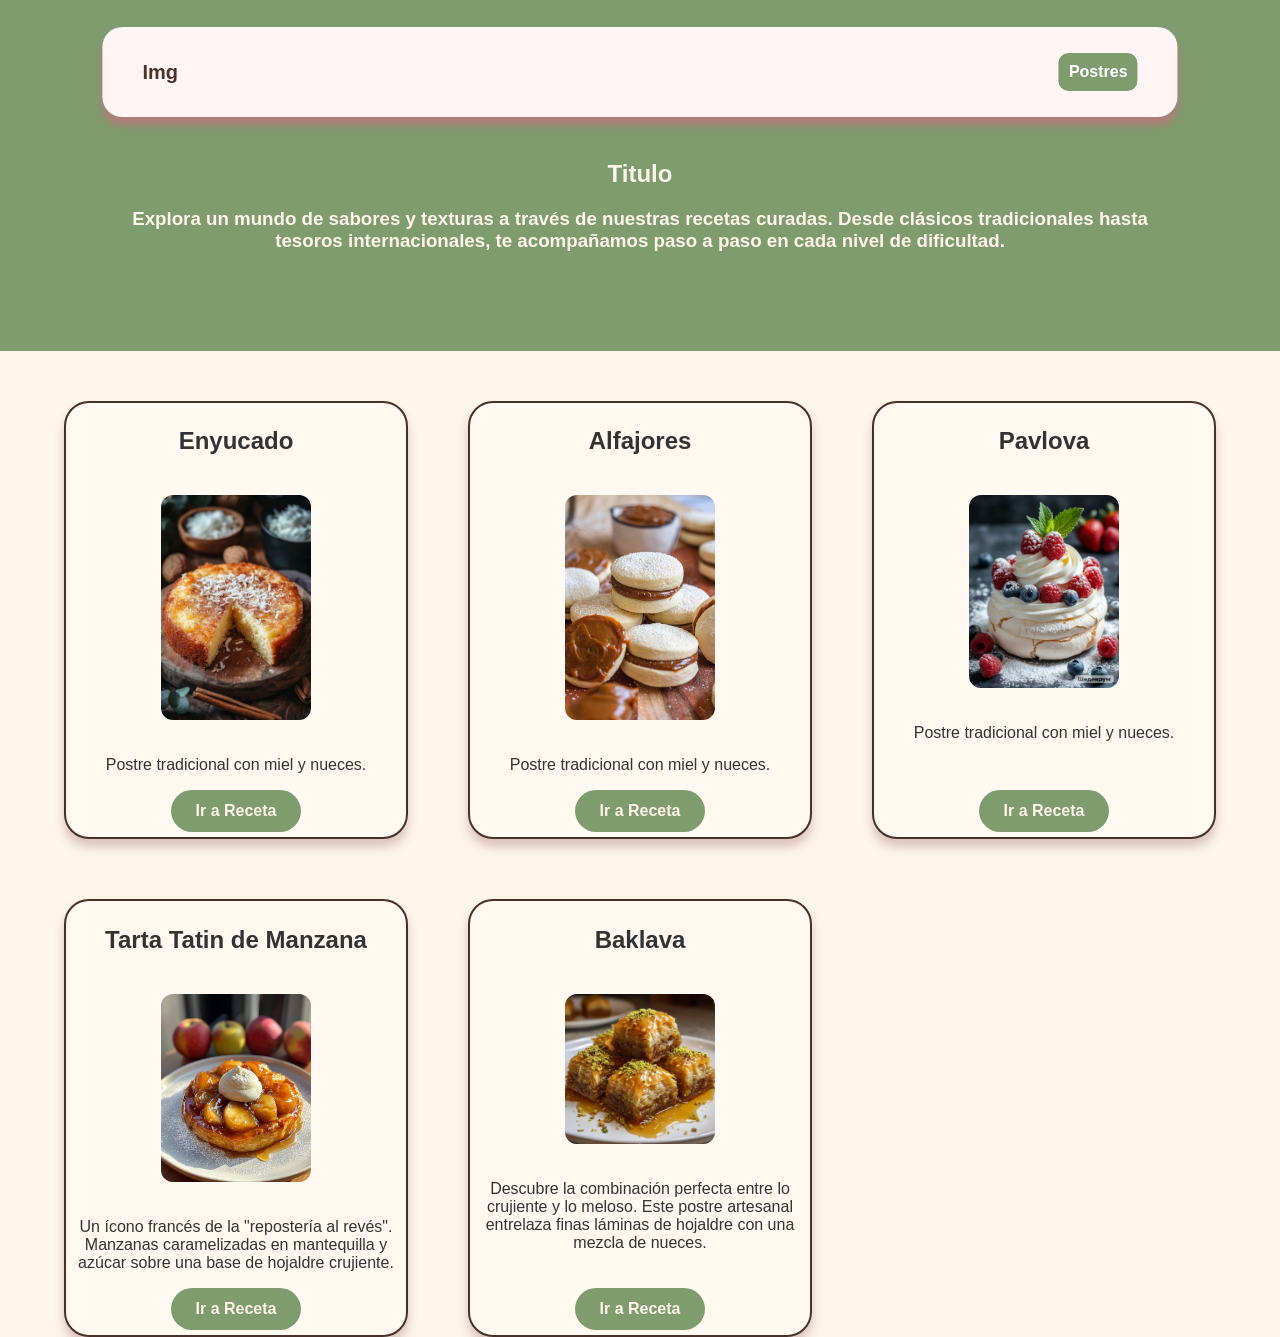
==== index.html @ b952f5a7 "Cambio de color" ====
<!DOCTYPE html>
<html lang="es">

<head>
    <meta charset="UTF-8">
    <title>Postres</title>
    <link rel="stylesheet" href="css/index.css">
</head>

<body> 
    <div class="menu">
        <header>
            <div class="logo">Img</div>
            <nav>
                <a href="#contenedor-postres">Postres</a>
            </nav>
        </header>
    </div>
    <div class="barra-verde"></div>

    <section class="bienvenida">
        <div class="textobien">
            <h1>Titulo</h1>
            <h3>Explora un mundo de sabores y texturas a través de nuestras recetas curadas. Desde clásicos tradicionales
                hasta tesoros internacionales, te acompañamos paso a paso en cada nivel de dificultad. </h3>
        </div>

    </section>

    <div class="postres">
        <div class="tarjeta">
            <h2>Enyucado</h2>
            <img src="elementos/enyucado.jpeg" alt="Enyucado">
            <p>Postre tradicional con miel y nueces.</p>
            <a href="receta1.html" class="boton">Ir a Receta</a>
        </div>


        <div class="tarjeta">
            <h2>Alfajores</h2>
            <img src="elementos/alfajores.jpeg" alt="Alfajores">
            <p>Postre tradicional con miel y nueces.</p>
            <a href="receta2.html" class="boton">Ir a Receta</a>
        </div>

        <div class="tarjeta">
            <h2>Pavlova</h2>
            <img src="elementos/Pavlova.jpeg" alt="Pavlova">
            <p>Postre tradicional con miel y nueces.</p>
            <a href="receta3.html" class="boton">Ir a Receta</a>

        </div>

        <div class="tarjeta">
            <h2>Tarta Tatin de Manzana</h2>
            <img src="elementos/Tarta_Tatin.jpg" alt="Tarta_Tatin">
            <p>Un ícono francés de la "repostería al revés". Manzanas caramelizadas en mantequilla y azúcar sobre una
                base de hojaldre crujiente.</p>
            <a href="receta4.html" class="boton">Ir a Receta</a>

        </div>

        <div class="tarjeta">
            <h2>Baklava</h2>
            <img src="elementos/Baklava.jpg" alt="Baklava">
            <p>Descubre la combinación perfecta entre lo crujiente y lo meloso. Este postre artesanal entrelaza finas
                láminas de hojaldre con una mezcla de nueces.</p>
            <a href="receta5.html" class="boton">Ir a Receta</a>
        </div>
    </div>
</body>

</html>
---- css/index.css ----
.menu{
    width: 84vw;
    height: 10vh;
    position: fixed;
    left: 50%;
    top:3vh;
    transform: translateX(-50%);
    border-radius:20px ;
    background-color: #FFF5F5;
    box-shadow :0 8px 10px #b47b7b  ;

}

.menu header{
    display: flex;
    align-items: center;
    gap: 40px;
    padding: 0 40px;
    height: 100%;
}


.menu nav{
   
    display: flex;
    gap: 25px;
    margin-left: auto;
}
.menu nav a {
    text-decoration: none;
    color: #ffffff;
    padding:10px;
    border-radius: 10px;
    background-color:#7f9c6e ;
    transition: 0.6s;

}
.menu nav a:hover {
    background-color: #e8d9c9;
    color: #4b3427;
    box-shadow :0 8px 10px #b47b7b  ;
    
}/*header{
display:flex;
justify-content:space-between;
align-items:center;

padding:15px 10%;

background-color:#E8D9C9;
border-bottom:4px solid #7F9C6E;
}*/

.logo{
font-weight:bold;
font-size:20px;
color:#4B3427;
}

nav a{
text-decoration:none;
font-weight:bold;
color:#4B3427;
margin-left:20px;
}

nav a:hover{
color:#7E5A8F;
}

.barra-verde{
height:60px;
background-color:#7F9C6E;
}

body {
    /*font-family: 'Segoe UI', Tahoma, Geneva, Verdana, sans-serif;*/
    font-family: 'Poppins', sans-serif;
    margin: 0;
    background-color:#FDF5E9;
    color: #333;
}

.textobien {
    text-align: center;
    color:#FDF5E9;
}

/* Sección de Bienvenida */
.bienvenida {
    padding: 80px 10%;
    text-align: center;
    background-color:#7F9C6E;
    margin-bottom: 50px;
}

.postres{
    display:grid;
    grid-template-columns:repeat(3,1fr);
    gap:60px;
    width:90%;
    margin:auto;
    align-items:stretch; /* hace que todas las tarjetas tengan la misma altura */
}

.tarjeta {
    display:flex;
    flex-direction:column;
    align-items:center;
    text-align:center;
    
    background-color:#FFF9F2;
    border:2px solid #493129;
    border-radius:25px;

    padding: 5px 1%;
    box-shadow:0 8px 10px rgba(143, 83, 83, 0.302);
}

.tarjeta:hover{
    transform:translateY(-5px); 
    box-shadow:0 12px 25px rgba(143, 83, 83, 0.4);
    transition:0.3s;
}

.tarjeta img{/*Estilo de la imágen cada targeta*/
    width:150px;
    height: auto;
    margin:20px 0;
    border-radius:12px;
}

.texto h2{
    justify-content: center;
    margin-top: 0%;
    margin-left: 35%;
    color:#4A2C2A;
}

.boton {
    margin-top:auto;
    background-color:#7F9C6E;
    color:#FDF5E9;
    padding:12px 25px;
    border-radius:50px;
    text-decoration:none;
    font-weight:bold;
}
.boton:hover {
    
    text-decoration: none;

    background-color:#493129;
    color: #FDF5E9;

    padding: 15px 30px;
    border-radius: 50px;
    font-weight: bold;
    font-family: sans-serif;
    transition: all 0.3s ease; 
    border: 3px solid transparent;
}

/*.imagen img {
    max-width: 40%;
    height: auto;
}
.tarta img{
    max-width: 31%;
    height: auto;
}

.sal img{
    max-width: 26%;
    height: auto;
}*/
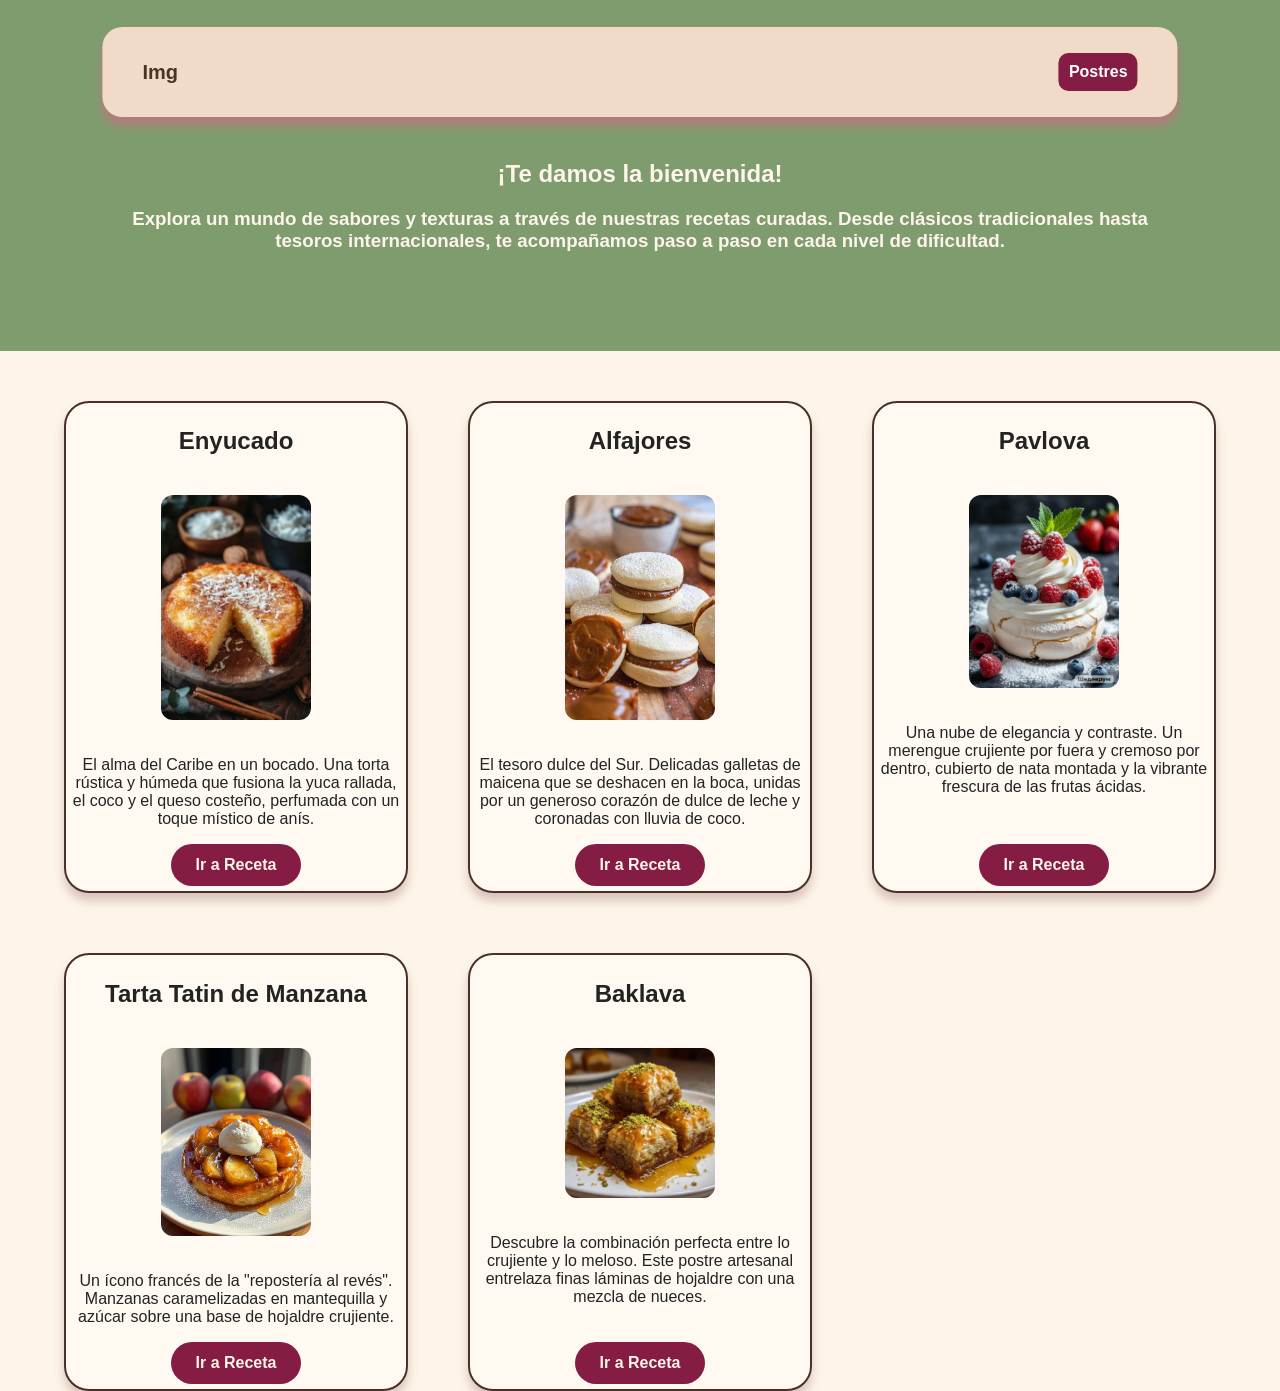
==== commit 6cbcf870: "Cambio de colores, viñetas y texto" ====
--- a/index.html
+++ b/index.html
@@ -20,7 +20,7 @@
 
     <section class="bienvenida">
         <div class="textobien">
-            <h1>Titulo</h1>
+            <h1>¡Te damos la bienvenida!</h1>
             <h3>Explora un mundo de sabores y texturas a través de nuestras recetas curadas. Desde clásicos tradicionales
                 hasta tesoros internacionales, te acompañamos paso a paso en cada nivel de dificultad. </h3>
         </div>
@@ -31,7 +31,8 @@
         <div class="tarjeta">
             <h2>Enyucado</h2>
             <img src="elementos/enyucado.jpeg" alt="Enyucado">
-            <p>Postre tradicional con miel y nueces.</p>
+            <p>El alma del Caribe en un bocado. Una torta rústica y húmeda que fusiona la yuca rallada, el coco y el 
+                queso costeño, perfumada con un toque místico de anís.</p>
             <a href="receta1.html" class="boton">Ir a Receta</a>
         </div>
 
@@ -39,14 +40,16 @@
         <div class="tarjeta">
             <h2>Alfajores</h2>
             <img src="elementos/alfajores.jpeg" alt="Alfajores">
-            <p>Postre tradicional con miel y nueces.</p>
+            <p>El tesoro dulce del Sur. Delicadas galletas de maicena que se deshacen en la boca, unidas por 
+                un generoso corazón de dulce de leche y coronadas con lluvia de coco.</p>
             <a href="receta2.html" class="boton">Ir a Receta</a>
         </div>
 
         <div class="tarjeta">
             <h2>Pavlova</h2>
             <img src="elementos/Pavlova.jpeg" alt="Pavlova">
-            <p>Postre tradicional con miel y nueces.</p>
+            <p> Una nube de elegancia y contraste. Un merengue crujiente por fuera y cremoso por dentro, cubierto de
+                 nata montada y la vibrante frescura de las frutas ácidas.</p>
             <a href="receta3.html" class="boton">Ir a Receta</a>
 
         </div>
--- a/css/index.css
+++ b/css/index.css
@@ -7,7 +7,7 @@
     top:3vh;
     transform: translateX(-50%);
     border-radius:20px ;
-    background-color: #FFF5F5;
+    background-color: #f1dac7;
     box-shadow :0 8px 10px #b47b7b  ;
 
 }
@@ -32,16 +32,18 @@
     color: #ffffff;
     padding:10px;
     border-radius: 10px;
-    background-color:#7f9c6e ;
+    background-color:#841c43 ;
     transition: 0.6s;
 
 }
 .menu nav a:hover {
-    background-color: #e8d9c9;
-    color: #4b3427;
+    background-color: #4f6815;
+    color: #ffffff;
     box-shadow :0 8px 10px #b47b7b  ;
     
-}/*header{
+}
+
+/*header{
 display:flex;
 justify-content:space-between;
 align-items:center;
@@ -61,12 +63,12 @@
 nav a{
 text-decoration:none;
 font-weight:bold;
-color:#4B3427;
+color:#841c43;
 margin-left:20px;
 }
 
 nav a:hover{
-color:#7E5A8F;
+color:#4f6815;
 }
 
 .barra-verde{
@@ -79,7 +81,7 @@
     font-family: 'Poppins', sans-serif;
     margin: 0;
     background-color:#FDF5E9;
-    color: #333;
+    color: #232323;
 }
 
 .textobien {
@@ -140,7 +142,7 @@
 
 .boton {
     margin-top:auto;
-    background-color:#7F9C6E;
+    background-color:#841c43;
     color:#FDF5E9;
     padding:12px 25px;
     border-radius:50px;
@@ -151,7 +153,7 @@
     
     text-decoration: none;
 
-    background-color:#493129;
+    background-color:#4f6815;
     color: #FDF5E9;
 
     padding: 15px 30px;
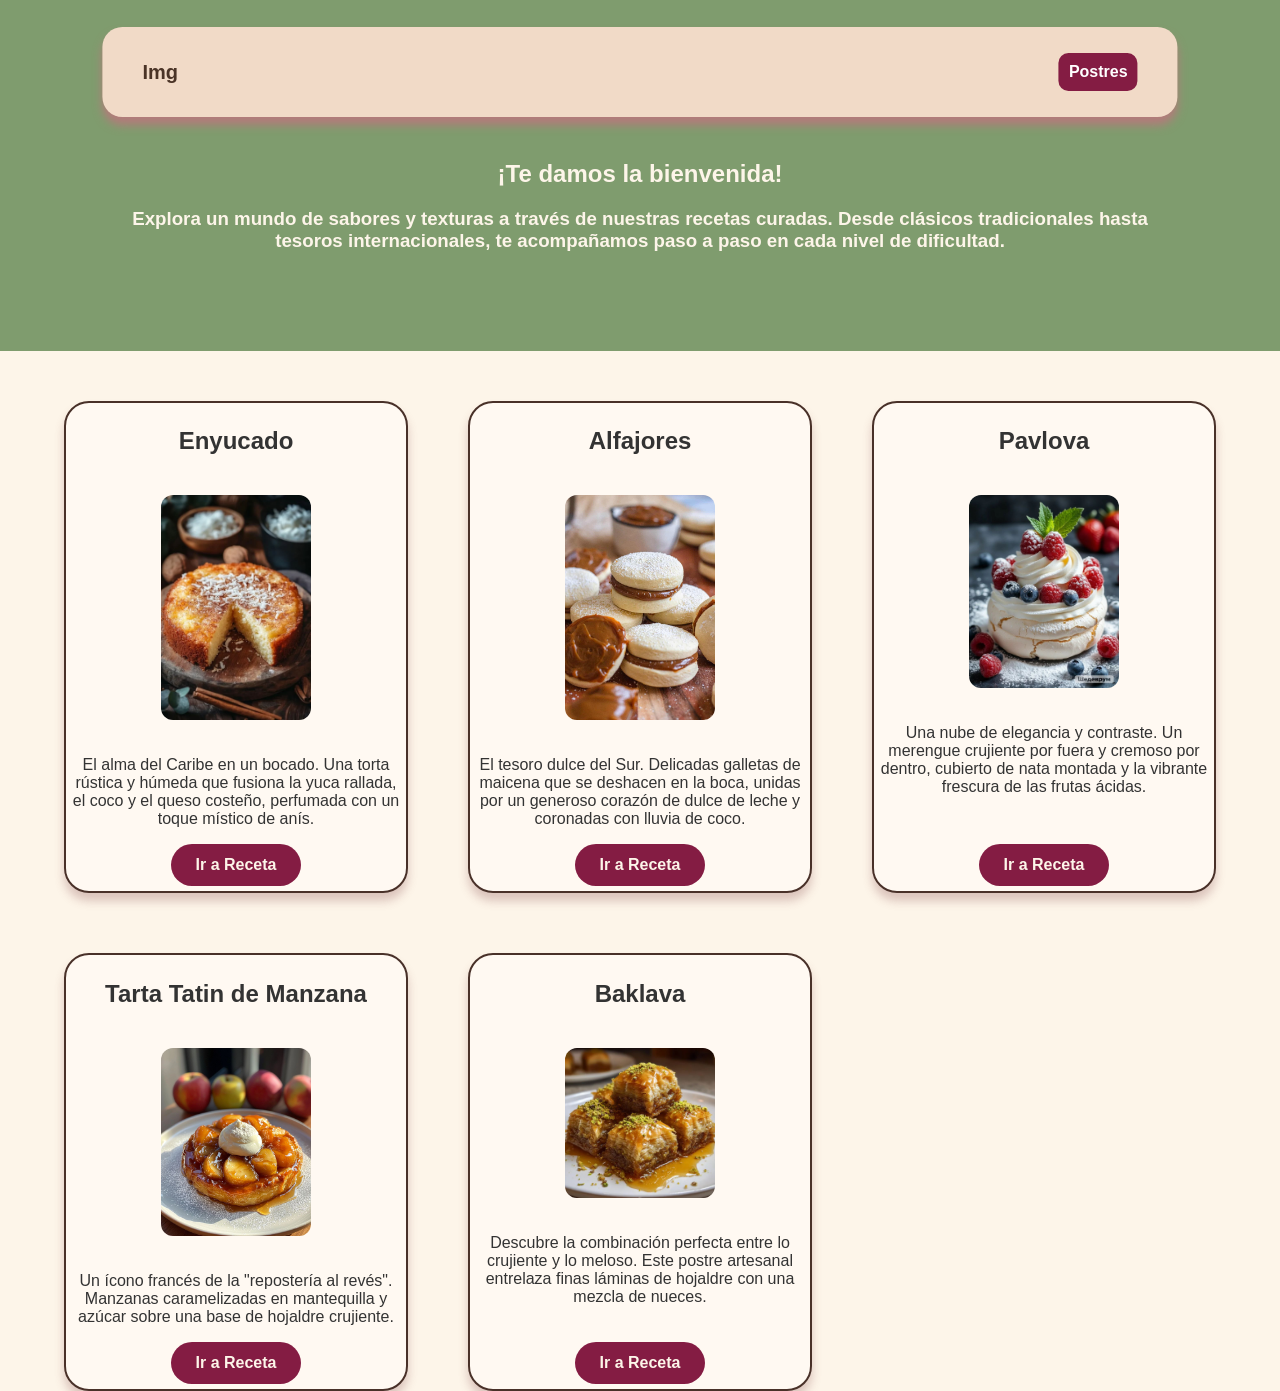
==== commit 609e2f60: "Resolución conflicto" ====
--- a/index.html
+++ b/index.html
@@ -12,7 +12,7 @@
         <header>
             <div class="logo">Img</div>
             <nav>
-                <a href="#contenedor-postres">Postres</a>
+                <a href="#postres">Postres</a>
             </nav>
         </header>
     </div>
@@ -27,7 +27,7 @@
 
     </section>
 
-    <div class="postres">
+    <div id="postres" class="postres">
         <div class="tarjeta">
             <h2>Enyucado</h2>
             <img src="elementos/enyucado.jpeg" alt="Enyucado">
--- a/css/index.css
+++ b/css/index.css
@@ -1,5 +1,7 @@
 
 .menu{
+
+    z-index: 1000;
     width: 84vw;
     height: 10vh;
     position: fixed;
@@ -43,17 +45,6 @@
     
 }
 
-/*header{
-display:flex;
-justify-content:space-between;
-align-items:center;
-
-padding:15px 10%;
-
-background-color:#E8D9C9;
-border-bottom:4px solid #7F9C6E;
-}*/
-
 .logo{
 font-weight:bold;
 font-size:20px;
@@ -77,11 +68,11 @@
 }
 
 body {
-    /*font-family: 'Segoe UI', Tahoma, Geneva, Verdana, sans-serif;*/
     font-family: 'Poppins', sans-serif;
     margin: 0;
     background-color:#FDF5E9;
-    color: #232323;
+    color: #333;
+     
 }
 
 .textobien {
@@ -103,7 +94,7 @@
     gap:60px;
     width:90%;
     margin:auto;
-    align-items:stretch; /* hace que todas las tarjetas tengan la misma altura */
+    align-items:stretch; /*hace que todas las tarjetas tengan la misma altura */
 }
 
 .tarjeta {
@@ -140,7 +131,8 @@
     color:#4A2C2A;
 }
 
-.boton {
+.boton{
+  
     margin-top:auto;
     background-color:#841c43;
     color:#FDF5E9;
@@ -149,8 +141,8 @@
     text-decoration:none;
     font-weight:bold;
 }
+
 .boton:hover {
-    
     text-decoration: none;
 
     background-color:#4f6815;
@@ -164,16 +156,5 @@
     border: 3px solid transparent;
 }
 
-/*.imagen img {
-    max-width: 40%;
-    height: auto;
-}
-.tarta img{
-    max-width: 31%;
-    height: auto;
-}
 
-.sal img{
-    max-width: 26%;
-    height: auto;
-}*/
+
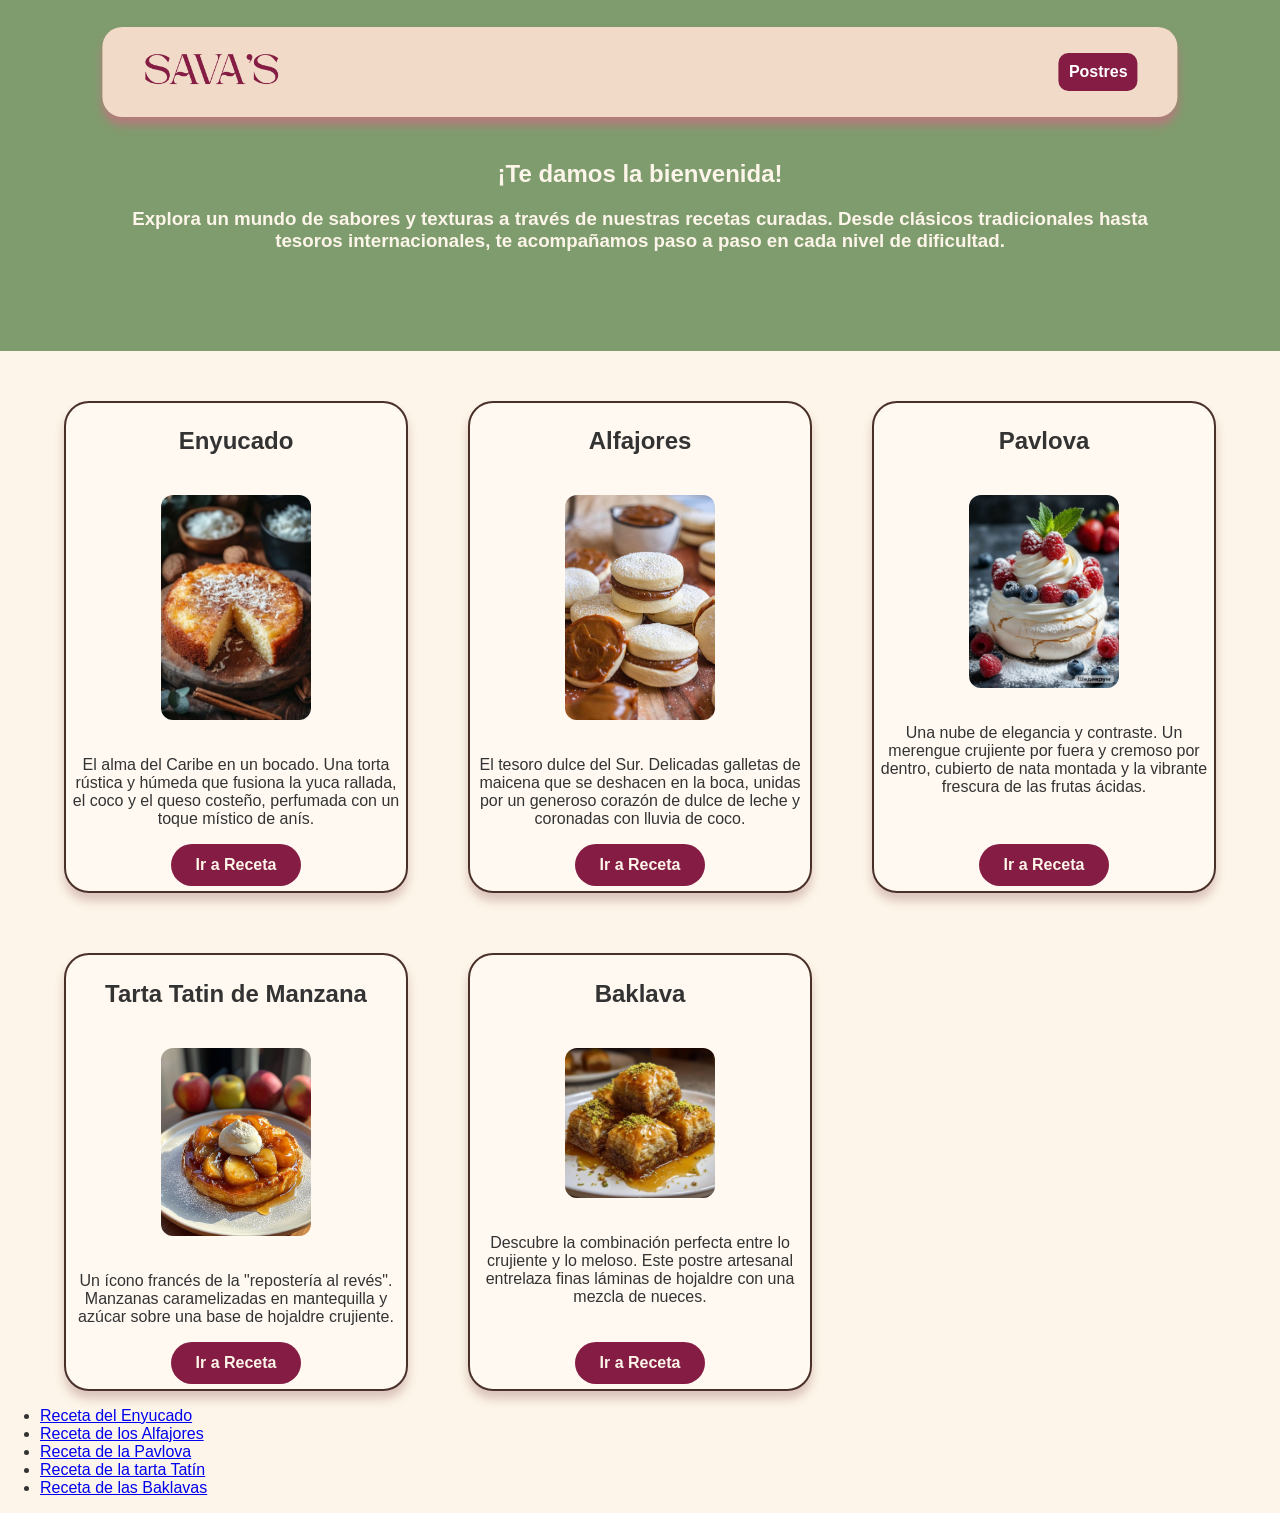
==== commit 14e746f5: "Arreglo del footer y del logo" ====
--- a/index.html
+++ b/index.html
@@ -10,7 +10,11 @@
 <body> 
     <div class="menu">
         <header>
-            <div class="logo">Img</div>
+            <div class="logo">
+               <a href="index.html">
+                <img src="elementos/sava1.png" alt="logo">
+            </a> 
+            </div>
             <nav>
                 <a href="#postres">Postres</a>
             </nav>
@@ -72,5 +76,35 @@
         </div>
     </div>
 </body>
+<footer>
+    <ul>
+        <li>
+            <a href="https://www.colombia.com/gastronomia/recetas-colombianas/enyucado-r9">
+                Receta del Enyucado
+            </a>
+        </li>
+        <li>
+            <a href="https://www.directoalpaladar.com/videos-recetas/como-hacer-alfajores-video-receta-clasico-dulce-argentino">
+                Receta de los Alfajores
+            </a>
+        </li>
+          <li>
+            <a href="https://www.directoalpaladar.com/postres/tarta-pavlova-clasica-tradicional-receta-magimix-cook-expert">
+                Receta de la Pavlova
+            </a>
+        </li>
+        <li>
+            <a href="https://www.directoalpaladar.com/postres/como-hacer-la-mejor-tarta-tatin-de-manzana-receta">
+                Receta de la tarta Tatín
+            </a>
+            
+        </li>
+        <li>
+            <a href="https://www.directoalpaladar.com/postres/esta-autentica-receta-baklava-dulce-representativo-pasteleria-turca-delicioso">
+              Receta de las Baklavas  
+            </a>
+        </li>
+    </ul>
+</footer>
 
 </html>
--- a/css/index.css
+++ b/css/index.css
@@ -45,10 +45,11 @@
     
 }
 
-.logo{
-font-weight:bold;
-font-size:20px;
-color:#4B3427;
+.logo img{
+width: 140px;
+height: auto;
+display: flex;
+align-items: flex-start;
 }
 
 nav a{
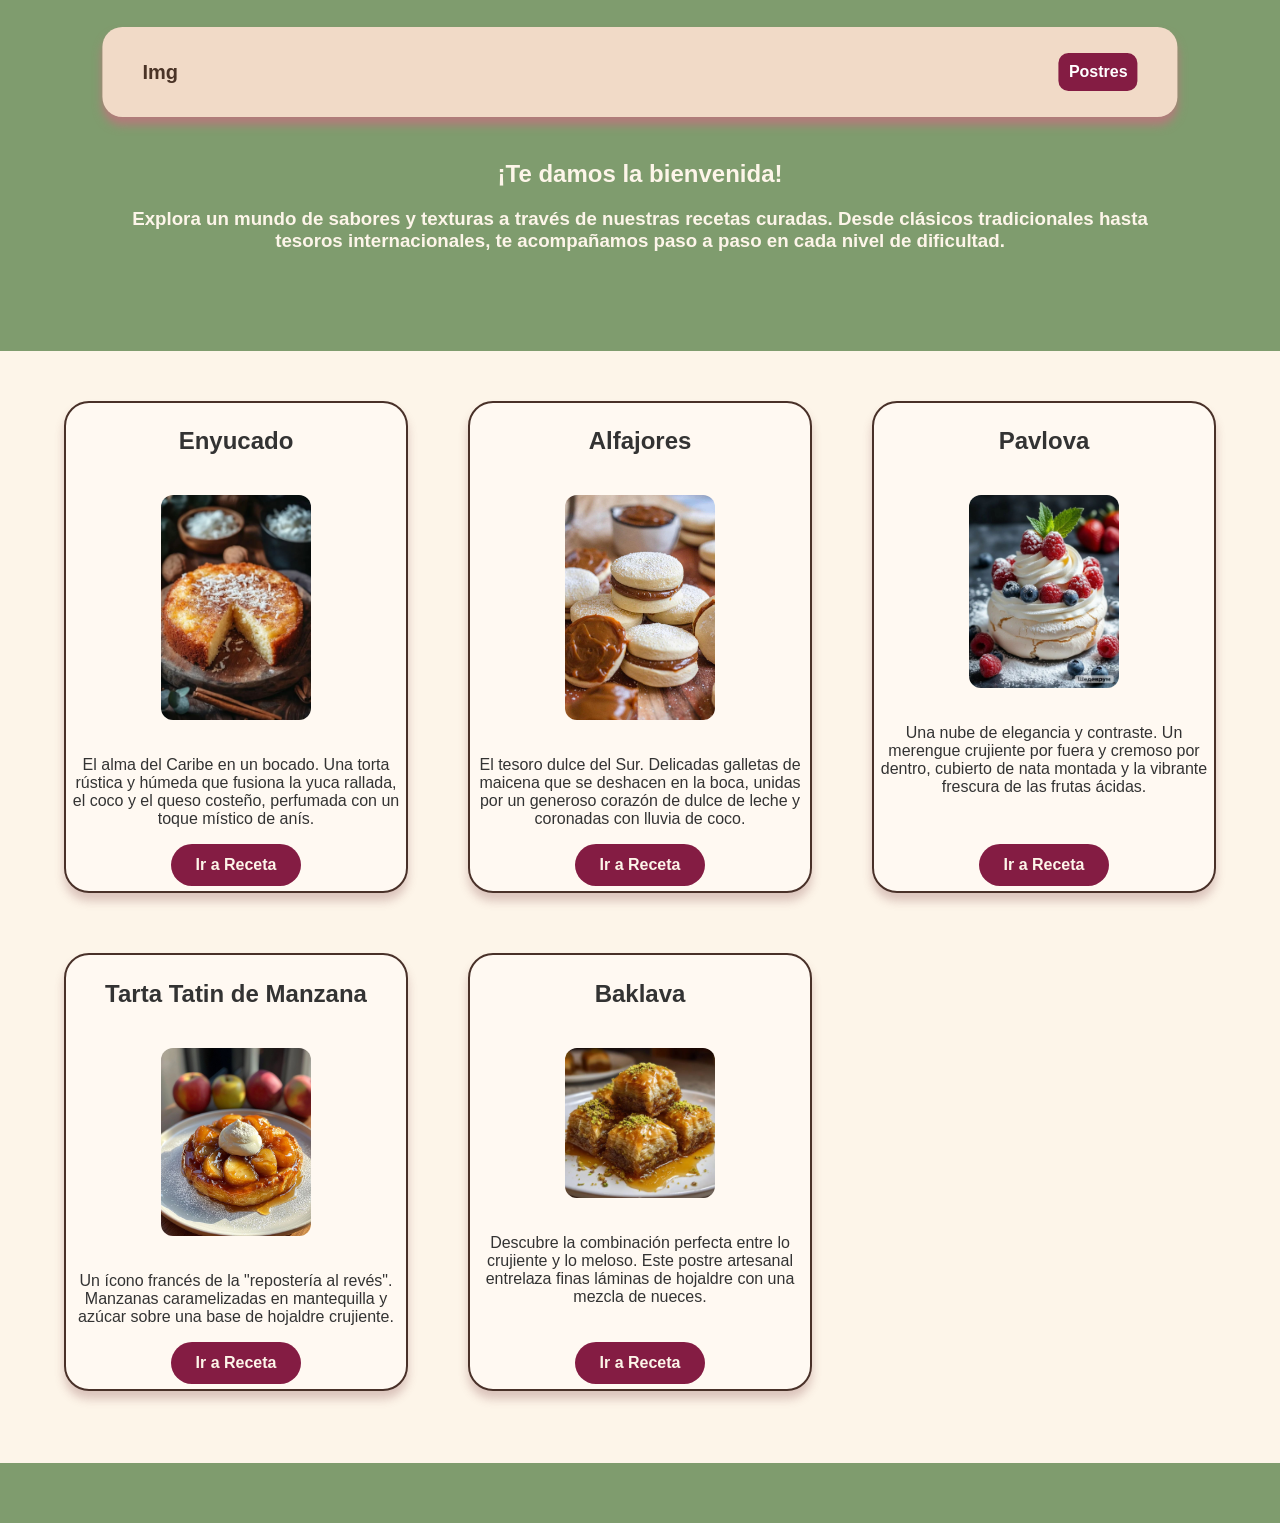
==== commit de68dd6c: "Organización de botones en recetas" ====
--- a/index.html
+++ b/index.html
@@ -10,11 +10,7 @@
 <body> 
     <div class="menu">
         <header>
-            <div class="logo">
-               <a href="index.html">
-                <img src="elementos/sava1.png" alt="logo">
-            </a> 
-            </div>
+            <div class="logo">Img</div>
             <nav>
                 <a href="#postres">Postres</a>
             </nav>
@@ -75,36 +71,15 @@
             <a href="receta5.html" class="boton">Ir a Receta</a>
         </div>
     </div>
+
+    <br>
+    <br>
+    <br>
+    <br>
 </body>
+
 <footer>
-    <ul>
-        <li>
-            <a href="https://www.colombia.com/gastronomia/recetas-colombianas/enyucado-r9">
-                Receta del Enyucado
-            </a>
-        </li>
-        <li>
-            <a href="https://www.directoalpaladar.com/videos-recetas/como-hacer-alfajores-video-receta-clasico-dulce-argentino">
-                Receta de los Alfajores
-            </a>
-        </li>
-          <li>
-            <a href="https://www.directoalpaladar.com/postres/tarta-pavlova-clasica-tradicional-receta-magimix-cook-expert">
-                Receta de la Pavlova
-            </a>
-        </li>
-        <li>
-            <a href="https://www.directoalpaladar.com/postres/como-hacer-la-mejor-tarta-tatin-de-manzana-receta">
-                Receta de la tarta Tatín
-            </a>
-            
-        </li>
-        <li>
-            <a href="https://www.directoalpaladar.com/postres/esta-autentica-receta-baklava-dulce-representativo-pasteleria-turca-delicioso">
-              Receta de las Baklavas  
-            </a>
-        </li>
-    </ul>
+     <div class="barra-verdef"></div>
 </footer>
 
 </html>
--- a/css/index.css
+++ b/css/index.css
@@ -45,11 +45,10 @@
     
 }
 
-.logo img{
-width: 140px;
-height: auto;
-display: flex;
-align-items: flex-start;
+.logo{
+font-weight:bold;
+font-size:20px;
+color:#4B3427;
 }
 
 nav a{
@@ -64,6 +63,10 @@
 }
 
 .barra-verde{
+height:60px;
+background-color:#7F9C6E;
+}
+.barra-verdef{
 height:60px;
 background-color:#7F9C6E;
 }
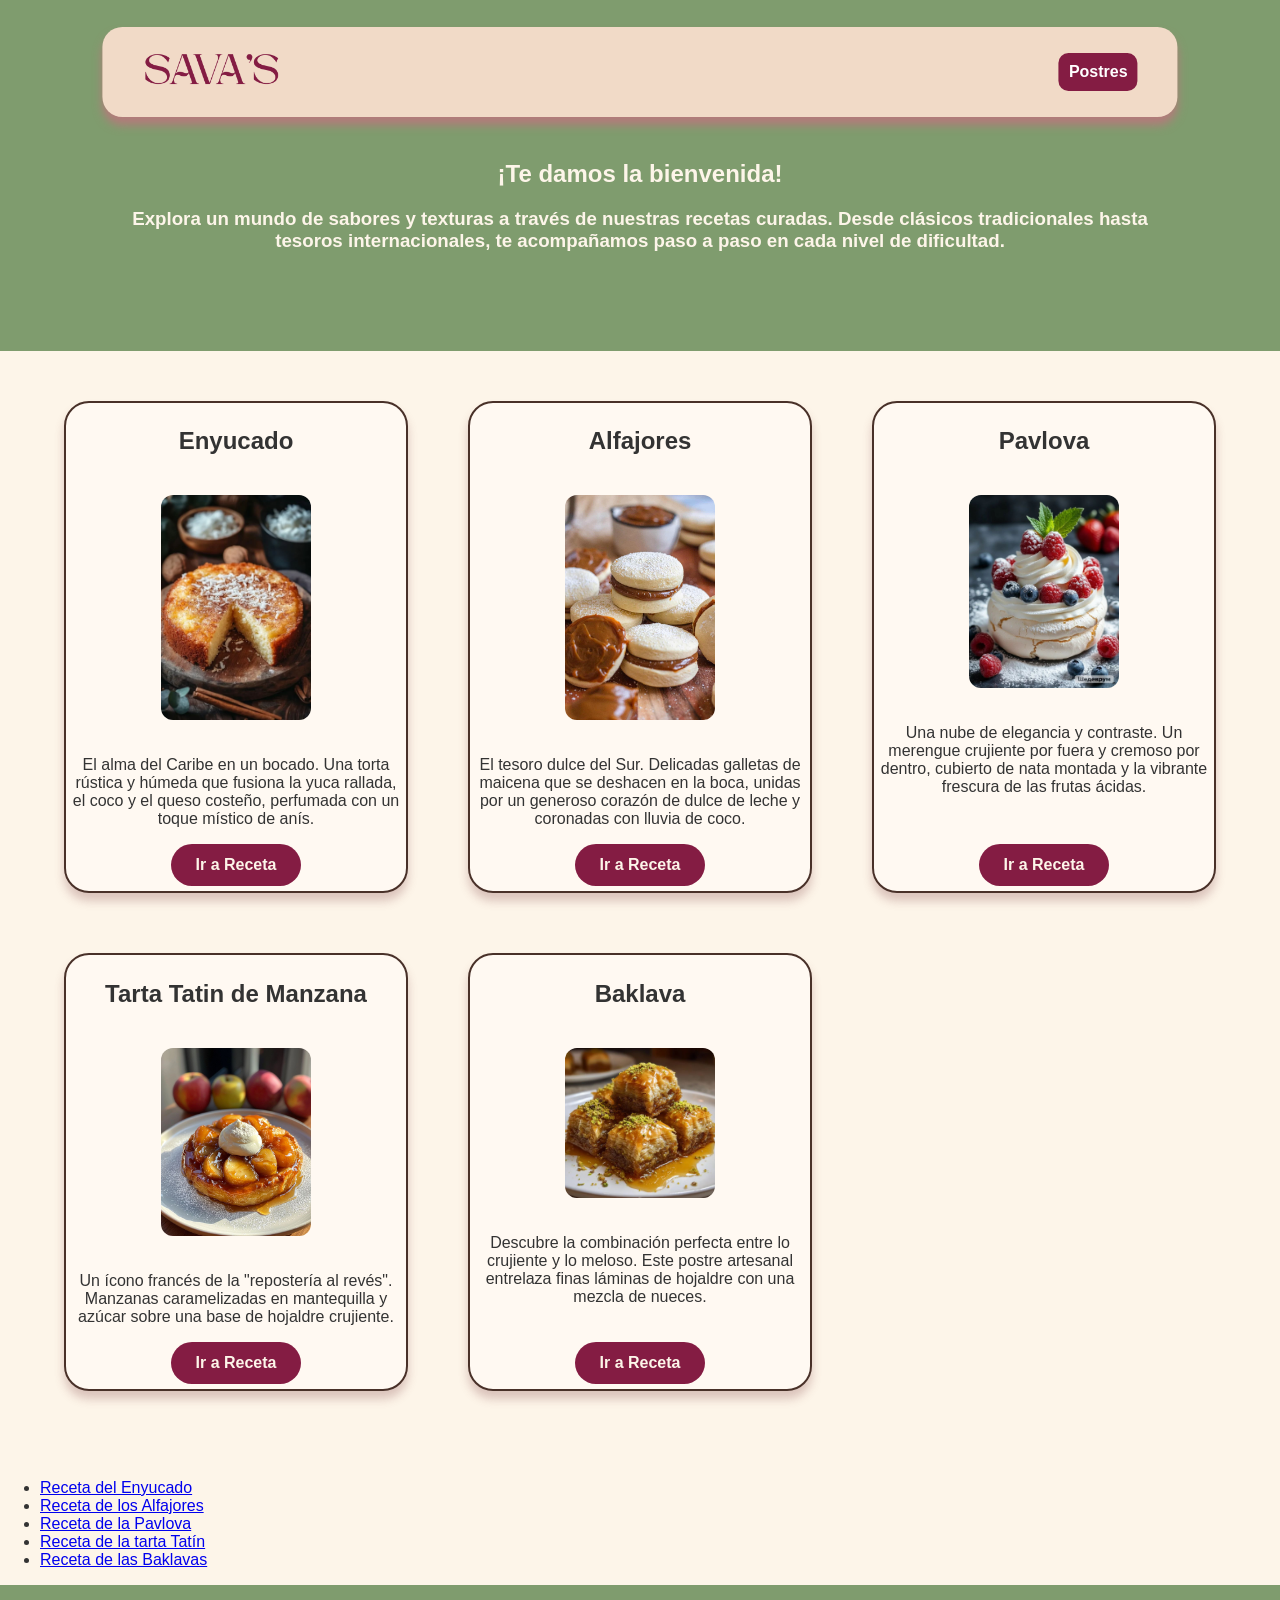
==== commit 46833fdc: "Merge branch 'main' of https://github.com/TalianaAguirre/Sitio-web-" ====
--- a/index.html
+++ b/index.html
@@ -10,7 +10,11 @@
 <body> 
     <div class="menu">
         <header>
-            <div class="logo">Img</div>
+            <div class="logo">
+               <a href="index.html">
+                <img src="elementos/sava1.png" alt="logo">
+            </a> 
+            </div>
             <nav>
                 <a href="#postres">Postres</a>
             </nav>
@@ -77,6 +81,36 @@
     <br>
     <br>
 </body>
+<footer>
+    <ul>
+        <li>
+            <a href="https://www.colombia.com/gastronomia/recetas-colombianas/enyucado-r9">
+                Receta del Enyucado
+            </a>
+        </li>
+        <li>
+            <a href="https://www.directoalpaladar.com/videos-recetas/como-hacer-alfajores-video-receta-clasico-dulce-argentino">
+                Receta de los Alfajores
+            </a>
+        </li>
+          <li>
+            <a href="https://www.directoalpaladar.com/postres/tarta-pavlova-clasica-tradicional-receta-magimix-cook-expert">
+                Receta de la Pavlova
+            </a>
+        </li>
+        <li>
+            <a href="https://www.directoalpaladar.com/postres/como-hacer-la-mejor-tarta-tatin-de-manzana-receta">
+                Receta de la tarta Tatín
+            </a>
+            
+        </li>
+        <li>
+            <a href="https://www.directoalpaladar.com/postres/esta-autentica-receta-baklava-dulce-representativo-pasteleria-turca-delicioso">
+              Receta de las Baklavas  
+            </a>
+        </li>
+    </ul>
+</footer>
 
 <footer>
      <div class="barra-verdef"></div>
--- a/css/index.css
+++ b/css/index.css
@@ -45,10 +45,11 @@
     
 }
 
-.logo{
-font-weight:bold;
-font-size:20px;
-color:#4B3427;
+.logo img{
+width: 140px;
+height: auto;
+display: flex;
+align-items: flex-start;
 }
 
 nav a{
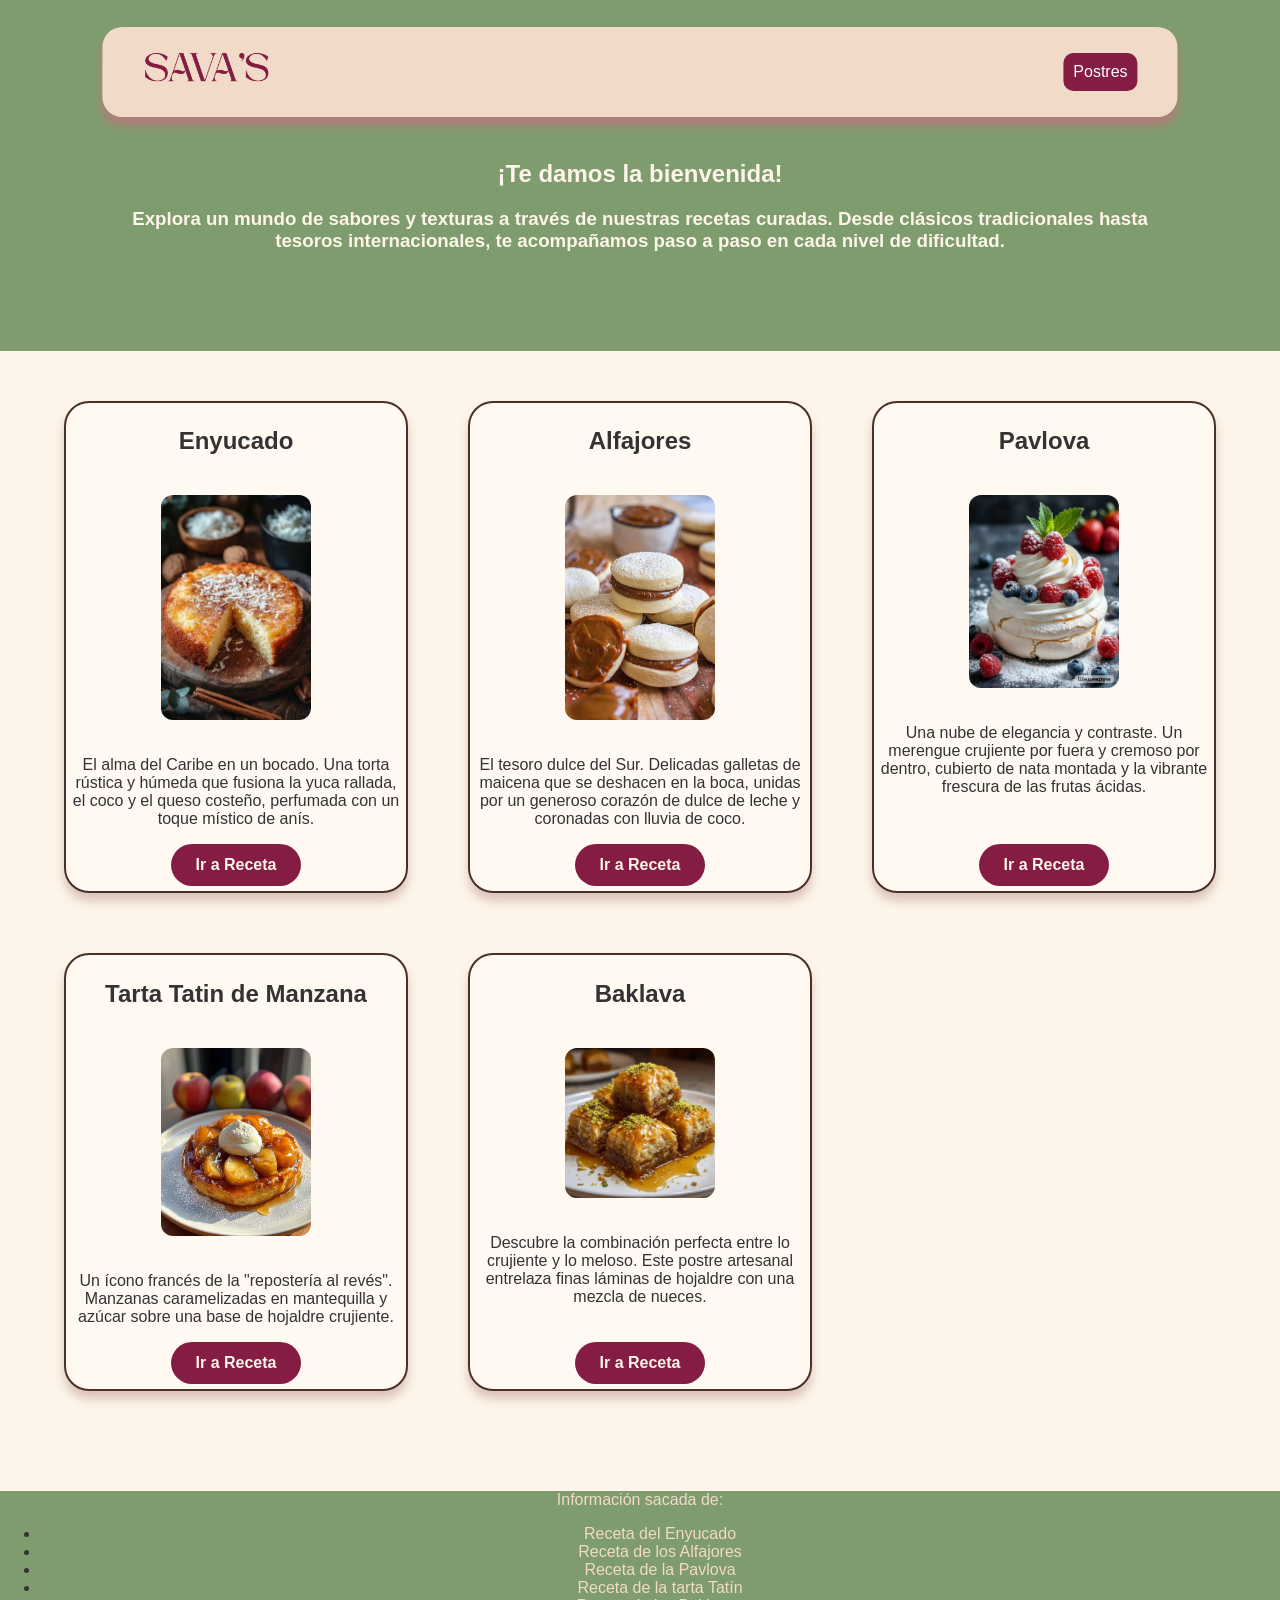
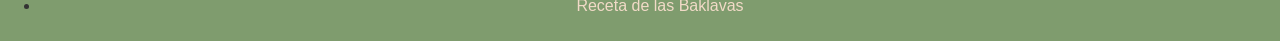
==== commit 6d512aba: "Detalles finales" ====
--- a/index.html
+++ b/index.html
@@ -76,44 +76,39 @@
         </div>
     </div>
 
-    <br>
-    <br>
-    <br>
-    <br>
 </body>
 <footer>
+     <div class="barra-verdef">
+    <p class="pie">Información sacada de:</p>
     <ul>
         <li>
-            <a href="https://www.colombia.com/gastronomia/recetas-colombianas/enyucado-r9">
+            <a href="https://www.colombia.com/gastronomia/recetas-colombianas/enyucado-r9" class="pie">
                 Receta del Enyucado
             </a>
         </li>
         <li>
-            <a href="https://www.directoalpaladar.com/videos-recetas/como-hacer-alfajores-video-receta-clasico-dulce-argentino">
+            <a href="https://www.directoalpaladar.com/videos-recetas/como-hacer-alfajores-video-receta-clasico-dulce-argentino"  class="pie">
                 Receta de los Alfajores
             </a>
         </li>
           <li>
-            <a href="https://www.directoalpaladar.com/postres/tarta-pavlova-clasica-tradicional-receta-magimix-cook-expert">
+            <a href="https://www.directoalpaladar.com/postres/tarta-pavlova-clasica-tradicional-receta-magimix-cook-expert" class="pie">
                 Receta de la Pavlova
             </a>
         </li>
         <li>
-            <a href="https://www.directoalpaladar.com/postres/como-hacer-la-mejor-tarta-tatin-de-manzana-receta">
+            <a href="https://www.directoalpaladar.com/postres/como-hacer-la-mejor-tarta-tatin-de-manzana-receta" class="pie">
                 Receta de la tarta Tatín
             </a>
             
         </li>
         <li>
-            <a href="https://www.directoalpaladar.com/postres/esta-autentica-receta-baklava-dulce-representativo-pasteleria-turca-delicioso">
+            <a href="https://www.directoalpaladar.com/postres/esta-autentica-receta-baklava-dulce-representativo-pasteleria-turca-delicioso" class="pie">
               Receta de las Baklavas  
             </a>
         </li>
     </ul>
-</footer>
-
-<footer>
-     <div class="barra-verdef"></div>
+</div>
 </footer>
 
 </html>
--- a/css/index.css
+++ b/css/index.css
@@ -46,29 +46,17 @@
 }
 
 .logo img{
-width: 140px;
+width: 130px;
 height: auto;
-display: flex;
-align-items: flex-start;
 }
 
-nav a{
-text-decoration:none;
-font-weight:bold;
-color:#841c43;
-margin-left:20px;
-}
-
-nav a:hover{
-color:#4f6815;
-}
 
 .barra-verde{
 height:60px;
 background-color:#7F9C6E;
 }
 .barra-verdef{
-height:60px;
+height:150px;
 background-color:#7F9C6E;
 }
 
@@ -99,6 +87,7 @@
     gap:60px;
     width:90%;
     margin:auto;
+    margin-bottom: 100px;
     align-items:stretch; /*hace que todas las tarjetas tengan la misma altura */
 }
 
@@ -129,13 +118,6 @@
     border-radius:12px;
 }
 
-.texto h2{
-    justify-content: center;
-    margin-top: 0%;
-    margin-left: 35%;
-    color:#4A2C2A;
-}
-
 .boton{
   
     margin-top:auto;
@@ -148,18 +130,19 @@
 }
 
 .boton:hover {
-    text-decoration: none;
-
     background-color:#4f6815;
     color: #FDF5E9;
-
-    padding: 15px 30px;
-    border-radius: 50px;
-    font-weight: bold;
-    font-family: sans-serif;
     transition: all 0.3s ease; 
-    border: 3px solid transparent;
+}
+.pie{
+    color: #f1dac7;
+    text-decoration: none;
+    margin-top: 7%;
+    text-align: center;
+}
+footer{
+    
+    text-align: center;
 }
 
 
-
